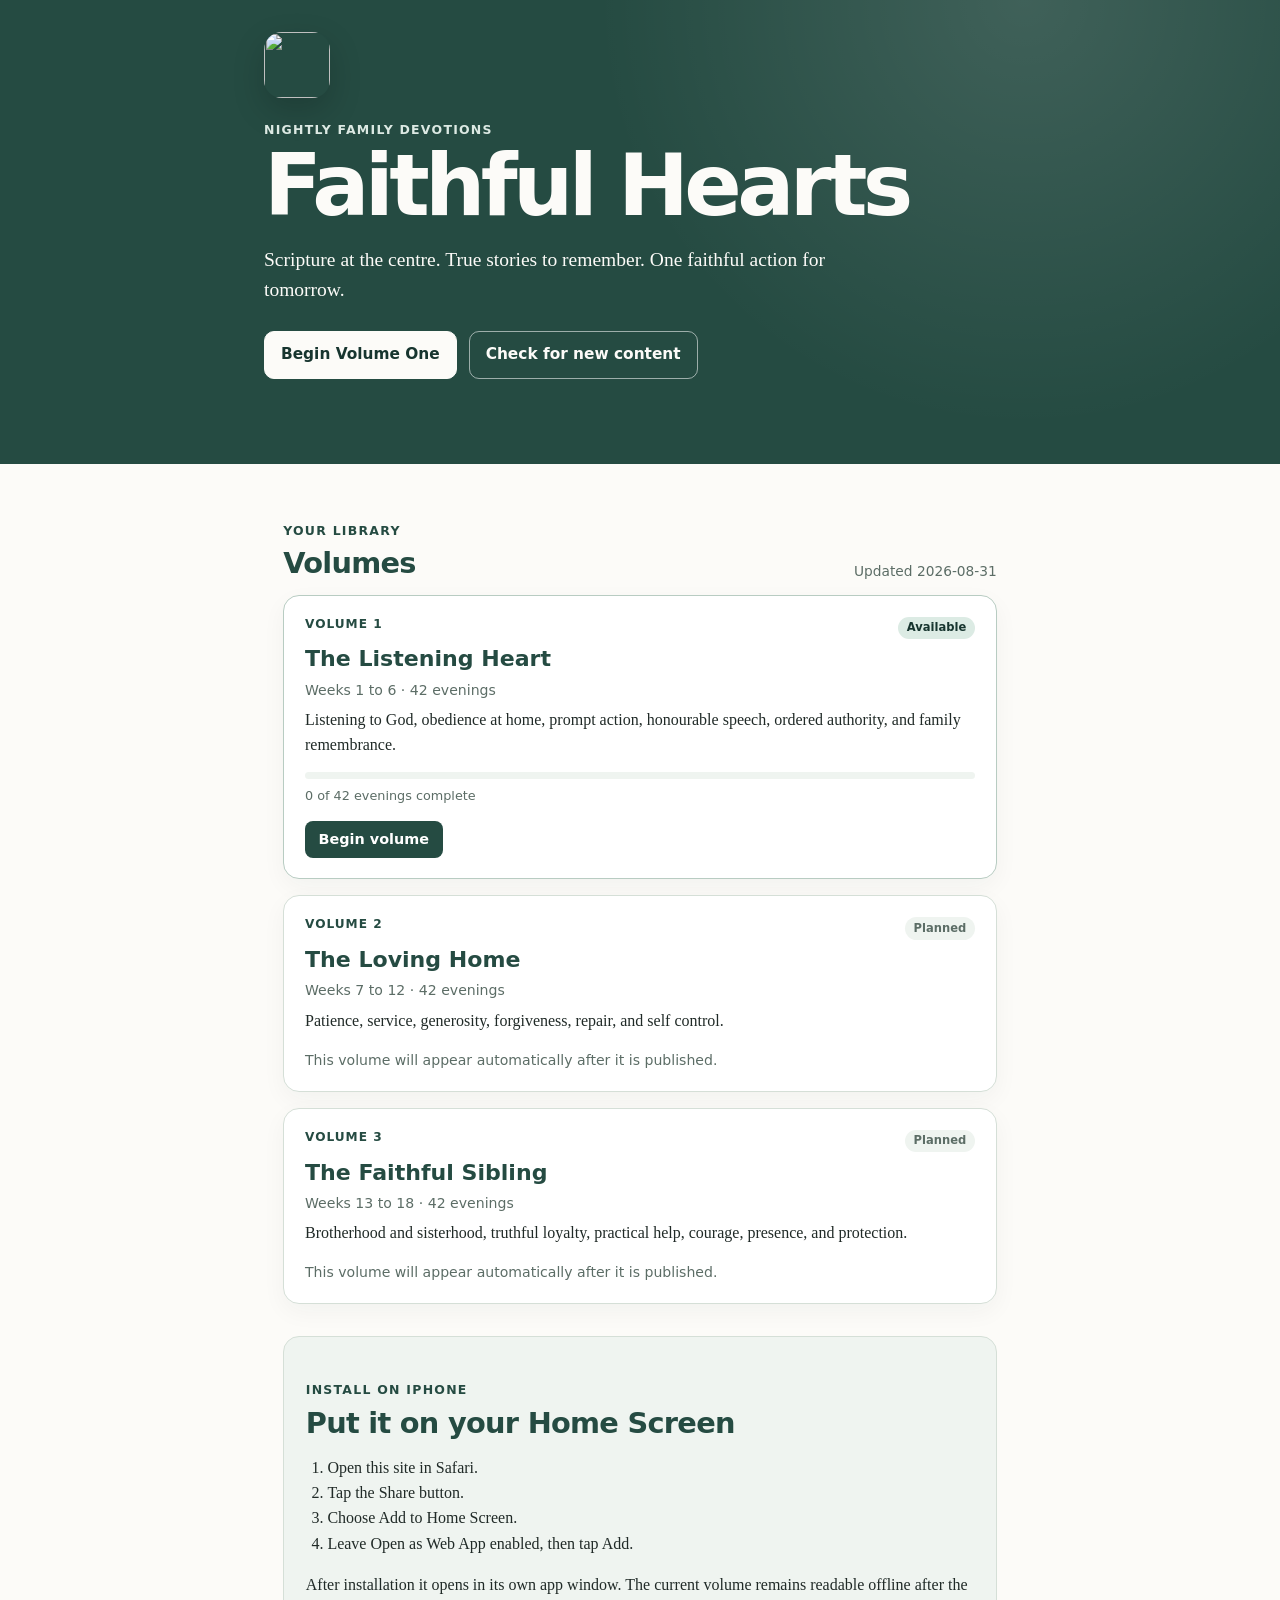
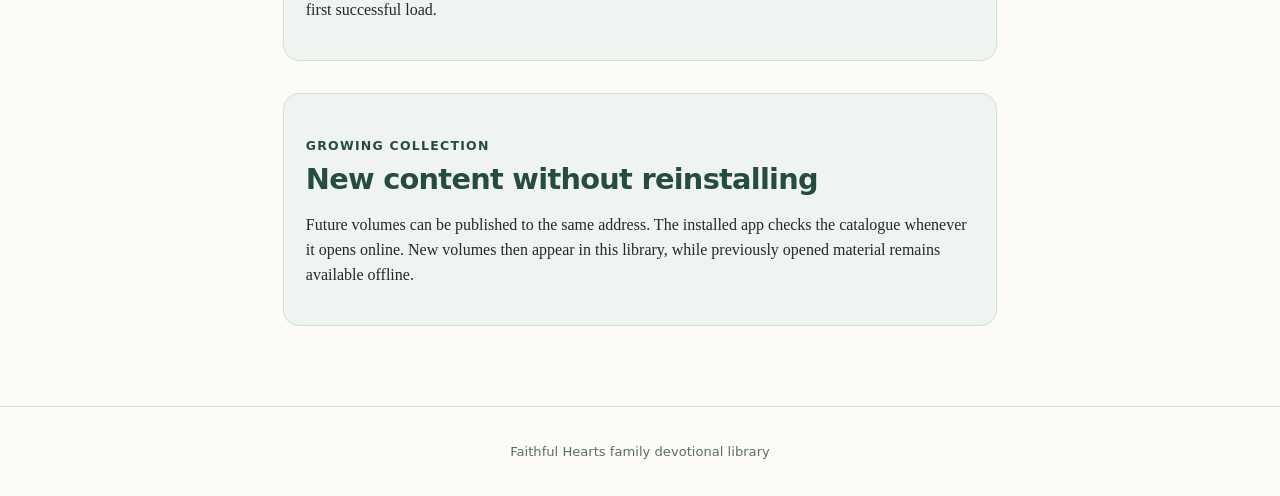
==== index.html @ 4bd2ea28 "Add files via upload" ====
<!doctype html>
<html lang="en-CA">
<head>
  <meta charset="utf-8">
  <meta name="viewport" content="width=device-width, initial-scale=1, viewport-fit=cover">
  <meta name="theme-color" content="#254b42">
  <meta name="apple-mobile-web-app-capable" content="yes">
  <meta name="apple-mobile-web-app-status-bar-style" content="default">
  <meta name="apple-mobile-web-app-title" content="Faithful Hearts">
  <title>Faithful Hearts</title>
  <link rel="manifest" href="manifest.webmanifest">
  <link rel="apple-touch-icon" href="icons/apple_touch_icon.png">
  <link rel="icon" href="icons/icon_192.png" type="image/png">
  <link rel="stylesheet" href="app.css">
</head>
<body class="library_page">
  <header class="library_hero">
    <div class="library_hero_inner">
      <img class="library_logo" src="icons/icon_192.png" alt="">
      <p class="library_eyebrow">Nightly family devotions</p>
      <h1>Faithful Hearts</h1>
      <p class="library_lead">Scripture at the centre. True stories to remember. One faithful action for tomorrow.</p>
      <div class="library_primary_actions">
        <a id="continue_button" class="primary_button" href="volume_one.html#night1">Begin Volume One</a>
        <button id="check_updates" class="secondary_button" type="button">Check for new content</button>
      </div>
      <p id="update_message" class="library_status" role="status" aria-live="polite"></p>
    </div>
  </header>

  <main class="library_main">
    <section aria-labelledby="library_heading">
      <div class="section_heading_row">
        <div>
          <p class="library_eyebrow">Your library</p>
          <h2 id="library_heading">Volumes</h2>
        </div>
        <p id="last_updated" class="library_meta"></p>
      </div>
      <div id="volume_grid" class="volume_grid"></div>
    </section>

    <section class="library_panel" id="install_panel" aria-labelledby="install_heading">
      <p class="library_eyebrow">Install on iPhone</p>
      <h2 id="install_heading">Put it on your Home Screen</h2>
      <ol>
        <li>Open this site in Safari.</li>
        <li>Tap the Share button.</li>
        <li>Choose Add to Home Screen.</li>
        <li>Leave Open as Web App enabled, then tap Add.</li>
      </ol>
      <p>After installation it opens in its own app window. The current volume remains readable offline after the first successful load.</p>
    </section>

    <section class="library_panel" aria-labelledby="updates_heading">
      <p class="library_eyebrow">Growing collection</p>
      <h2 id="updates_heading">New content without reinstalling</h2>
      <p>Future volumes can be published to the same address. The installed app checks the catalogue whenever it opens online. New volumes then appear in this library, while previously opened material remains available offline.</p>
    </section>
  </main>

  <footer class="library_footer">
    <p>Faithful Hearts family devotional library</p>
  </footer>
  <script src="app.js"></script>
</body>
</html>
---- app.css ----
:root {
  color-scheme: light;
  --ink: #202a27;
  --green: #254b42;
  --green-deep: #17352f;
  --muted: #5c6d66;
  --paper: #fcfbf8;
  --surface: #ffffff;
  --line: #d5dfd7;
  --tint: #eff4f0;
  --gold: #b78a43;
  --shadow: 0 18px 50px rgba(23, 53, 47, .10);
}
* { box-sizing: border-box; }
html { background: var(--paper); }
body { margin: 0; color: var(--ink); background: var(--paper); }
a, button { -webkit-tap-highlight-color: transparent; }
button, input { font: inherit; }

/* Library */
.library_page { font-family: Georgia, serif; min-height: 100vh; }
.library_hero {
  color: var(--paper);
  background:
    radial-gradient(circle at 80% 0%, rgba(255,255,255,.12), transparent 38%),
    var(--green);
  padding: calc(2rem + env(safe-area-inset-top)) 1.2rem 3rem;
}
.library_hero_inner { width: min(47rem, 100%); margin: 0 auto; }
.library_logo { width: 66px; height: 66px; border-radius: 18px; box-shadow: 0 12px 32px rgba(0,0,0,.18); }
.library_eyebrow { margin: 1.3rem 0 .45rem; font: 750 .78rem/1.2 system-ui, sans-serif; letter-spacing: .1em; text-transform: uppercase; }
.library_hero .library_eyebrow { color: #dce9e3; }
.library_hero h1 { margin: 0; font: 750 clamp(2.8rem, 12vw, 5.3rem)/.96 system-ui, sans-serif; letter-spacing: -.055em; }
.library_lead { max-width: 38rem; margin: 1.15rem 0 0; font-size: 1.22rem; line-height: 1.55; }
.library_primary_actions { display: flex; flex-wrap: wrap; gap: .75rem; margin-top: 1.6rem; }
.primary_button, .secondary_button {
  display: inline-flex; align-items: center; justify-content: center; min-height: 48px;
  padding: .75rem 1rem; border-radius: 10px; text-decoration: none; cursor: pointer;
  font: 700 .96rem/1 system-ui, sans-serif;
}
.primary_button { color: var(--green-deep); background: var(--paper); border: 1px solid var(--paper); }
.secondary_button { color: var(--paper); background: transparent; border: 1px solid rgba(255,255,255,.55); }
.library_status { min-height: 1.4rem; margin: .9rem 0 0; color: #dce9e3; font: .9rem/1.5 system-ui, sans-serif; }
.library_main { width: min(47rem, 100%); margin: 0 auto; padding: 2.5rem 1.2rem 5rem; }
.section_heading_row { display: flex; align-items: end; justify-content: space-between; gap: 1rem; }
.section_heading_row .library_eyebrow, .library_panel .library_eyebrow { color: var(--green); }
.library_main h2 { margin: .2rem 0 1rem; color: var(--green); font: 750 1.8rem/1.12 system-ui, sans-serif; letter-spacing: -.025em; }
.library_meta { color: var(--muted); font: .86rem/1.4 system-ui, sans-serif; }
.volume_grid { display: grid; gap: 1rem; }
.volume_card { background: var(--surface); border: 1px solid var(--line); border-radius: 16px; padding: 1.3rem; box-shadow: 0 8px 24px rgba(23,53,47,.045); }
.volume_card.available { border-color: #b8ccc2; }
.volume_card_header { display: flex; justify-content: space-between; gap: 1rem; align-items: start; }
.volume_number { color: var(--green); font: 750 .76rem/1.2 system-ui, sans-serif; letter-spacing: .08em; text-transform: uppercase; }
.volume_status { padding: .35rem .55rem; border-radius: 999px; color: var(--muted); background: var(--tint); font: 700 .72rem/1 system-ui, sans-serif; }
.volume_card.available .volume_status { color: var(--green-deep); background: #dcebe4; }
.volume_card h3 { margin: .45rem 0 .4rem; color: var(--green); font: 750 1.38rem/1.15 system-ui, sans-serif; }
.volume_card p { margin: .5rem 0; line-height: 1.55; }
.volume_card .volume_detail { color: var(--muted); font: .88rem/1.45 system-ui, sans-serif; }
.volume_actions { display: flex; flex-wrap: wrap; gap: .65rem; margin-top: 1rem; }
.volume_open { display: inline-flex; padding: .68rem .85rem; border-radius: 8px; color: white; background: var(--green); text-decoration: none; font: 700 .9rem/1 system-ui, sans-serif; }
.volume_planned { color: var(--muted); font: .88rem/1.45 system-ui, sans-serif; }
.volume_progress { margin-top: .9rem; }
.volume_progress_track { height: 7px; overflow: hidden; background: var(--tint); border-radius: 999px; }
.volume_progress_fill { height: 100%; background: var(--green); width: 0; }
.volume_progress_text { margin-top: .4rem !important; color: var(--muted); font: .8rem/1.4 system-ui, sans-serif; }
.library_panel { margin-top: 2rem; padding: 1.35rem; background: var(--tint); border: 1px solid var(--line); border-radius: 16px; }
.library_panel p, .library_panel li { line-height: 1.58; }
.library_panel ol { padding-left: 1.35rem; }
.library_footer { padding: 1.4rem 1.2rem calc(1.4rem + env(safe-area-inset-bottom)); text-align: center; color: var(--muted); border-top: 1px solid var(--line); font: .82rem/1.4 system-ui, sans-serif; }

/* Reader enhancements */
.pwa_appbar {
  position: sticky; top: 0; z-index: 100; display: grid; grid-template-columns: 1fr auto 1fr; align-items: center;
  min-height: calc(52px + env(safe-area-inset-top)); padding: env(safe-area-inset-top) max(1rem, env(safe-area-inset-right)) 0 max(1rem, env(safe-area-inset-left));
  color: white; background: rgba(37,75,66,.96); border-bottom: 1px solid rgba(255,255,255,.15); backdrop-filter: blur(18px);
  font-family: system-ui, sans-serif;
}
.pwa_library_link { justify-self: start; color: white; text-decoration: none; font-weight: 700; font-size: .9rem; }
.pwa_app_name { font-weight: 750; font-size: .92rem; }
.pwa_icon_button { justify-self: end; width: 38px; height: 38px; border: 0; border-radius: 9px; color: white; background: rgba(255,255,255,.12); cursor: pointer; font-weight: 750; }
.pwa_reader_status { max-width: 46rem; margin: 0 auto 2.4rem; padding: 1rem 1.2rem; border: 1px solid var(--line); border-radius: 12px; background: white; box-shadow: 0 7px 24px rgba(23,53,47,.05); }
.pwa_progress_text { margin: 0 0 .55rem; color: var(--muted); font: 700 .83rem/1.4 system-ui, sans-serif; }
.pwa_progress_track { height: 7px; overflow: hidden; border-radius: 99px; background: var(--tint); }
.pwa_progress_fill { width: 0; height: 100%; background: var(--green); transition: width .25s ease; }
.pwa_status_actions { display: flex; align-items: center; justify-content: space-between; gap: .8rem; margin-top: .9rem; }
.pwa_text_button { border: 0; padding: .55rem 0; color: var(--muted); background: transparent; cursor: pointer; font: 650 .85rem/1 system-ui, sans-serif; }
.pwa_complete_wrap { display: flex; justify-content: flex-end; margin: 1.2rem 0 .4rem; }
.pwa_complete_button { min-height: 44px; padding: .65rem .85rem; border: 1px solid var(--green); border-radius: 8px; color: var(--green); background: white; cursor: pointer; font: 700 .88rem/1.15 system-ui, sans-serif; }
.pwa_complete_button[aria-pressed="true"] { color: white; background: var(--green); }
.night.pwa_completed { border-left: 4px solid #9dbbae; padding-left: 1rem; }
.reader_large_text { font-size: 22px !important; }
.reader_large_text main { max-width: 48rem; }
.reader_dim { --paper: #f3efe5; --surface: #f9f6ee; --tint: #e9e4d7; --line: #d4ccbb; }
@media (max-width: 520px) {
  .pwa_app_name { display: none; }
  .pwa_appbar { grid-template-columns: 1fr 1fr; }
  .pwa_icon_button { grid-column: 2; }
  .library_primary_actions > * { width: 100%; }
  .section_heading_row { align-items: start; flex-direction: column; }
}
@media (display-mode: standalone) {
  #install_panel { display: none; }
}
@media print {
  .pwa_appbar, .pwa_reader_status, .pwa_complete_wrap { display: none !important; }
}


.pwa_search { position: relative; margin-top: 1rem; padding-top: 1rem; border-top: 1px solid var(--line); }
.pwa_search_label { display: block; margin-bottom: .45rem; color: var(--green); font: 750 .82rem/1.2 system-ui, sans-serif; }
.pwa_search_row { display: grid; grid-template-columns: 1fr auto; gap: .55rem; }
.pwa_search_input { width: 100%; min-height: 44px; padding: .7rem .8rem; border: 1px solid var(--line); border-radius: 8px; color: var(--ink); background: var(--paper); font: .95rem/1.2 system-ui, sans-serif; }
.pwa_search_input:focus { outline: 3px solid rgba(37,75,66,.16); border-color: var(--green); }
.pwa_search_clear { min-height: 44px; padding: .65rem .75rem; border: 1px solid var(--line); border-radius: 8px; color: var(--green); background: white; cursor: pointer; font: 700 .82rem/1 system-ui, sans-serif; }
.pwa_search_results { position: absolute; left: 0; right: 0; top: calc(100% + .35rem); z-index: 120; overflow: hidden; border: 1px solid var(--line); border-radius: 10px; background: white; box-shadow: var(--shadow); }
.pwa_search_result { display: block; width: 100%; padding: .8rem .9rem; border: 0; border-bottom: 1px solid var(--line); text-align: left; color: var(--ink); background: white; cursor: pointer; }
.pwa_search_result:last-child { border-bottom: 0; }
.pwa_search_result:hover, .pwa_search_result:focus { background: var(--tint); }
.pwa_search_result strong { display: block; color: var(--green); font: 750 .9rem/1.25 system-ui, sans-serif; }
.pwa_search_result span { display: block; margin-top: .2rem; color: var(--muted); font: .78rem/1.35 system-ui, sans-serif; }
.pwa_search_empty { margin: 0; padding: .85rem; color: var(--muted); font: .85rem/1.4 system-ui, sans-serif; }
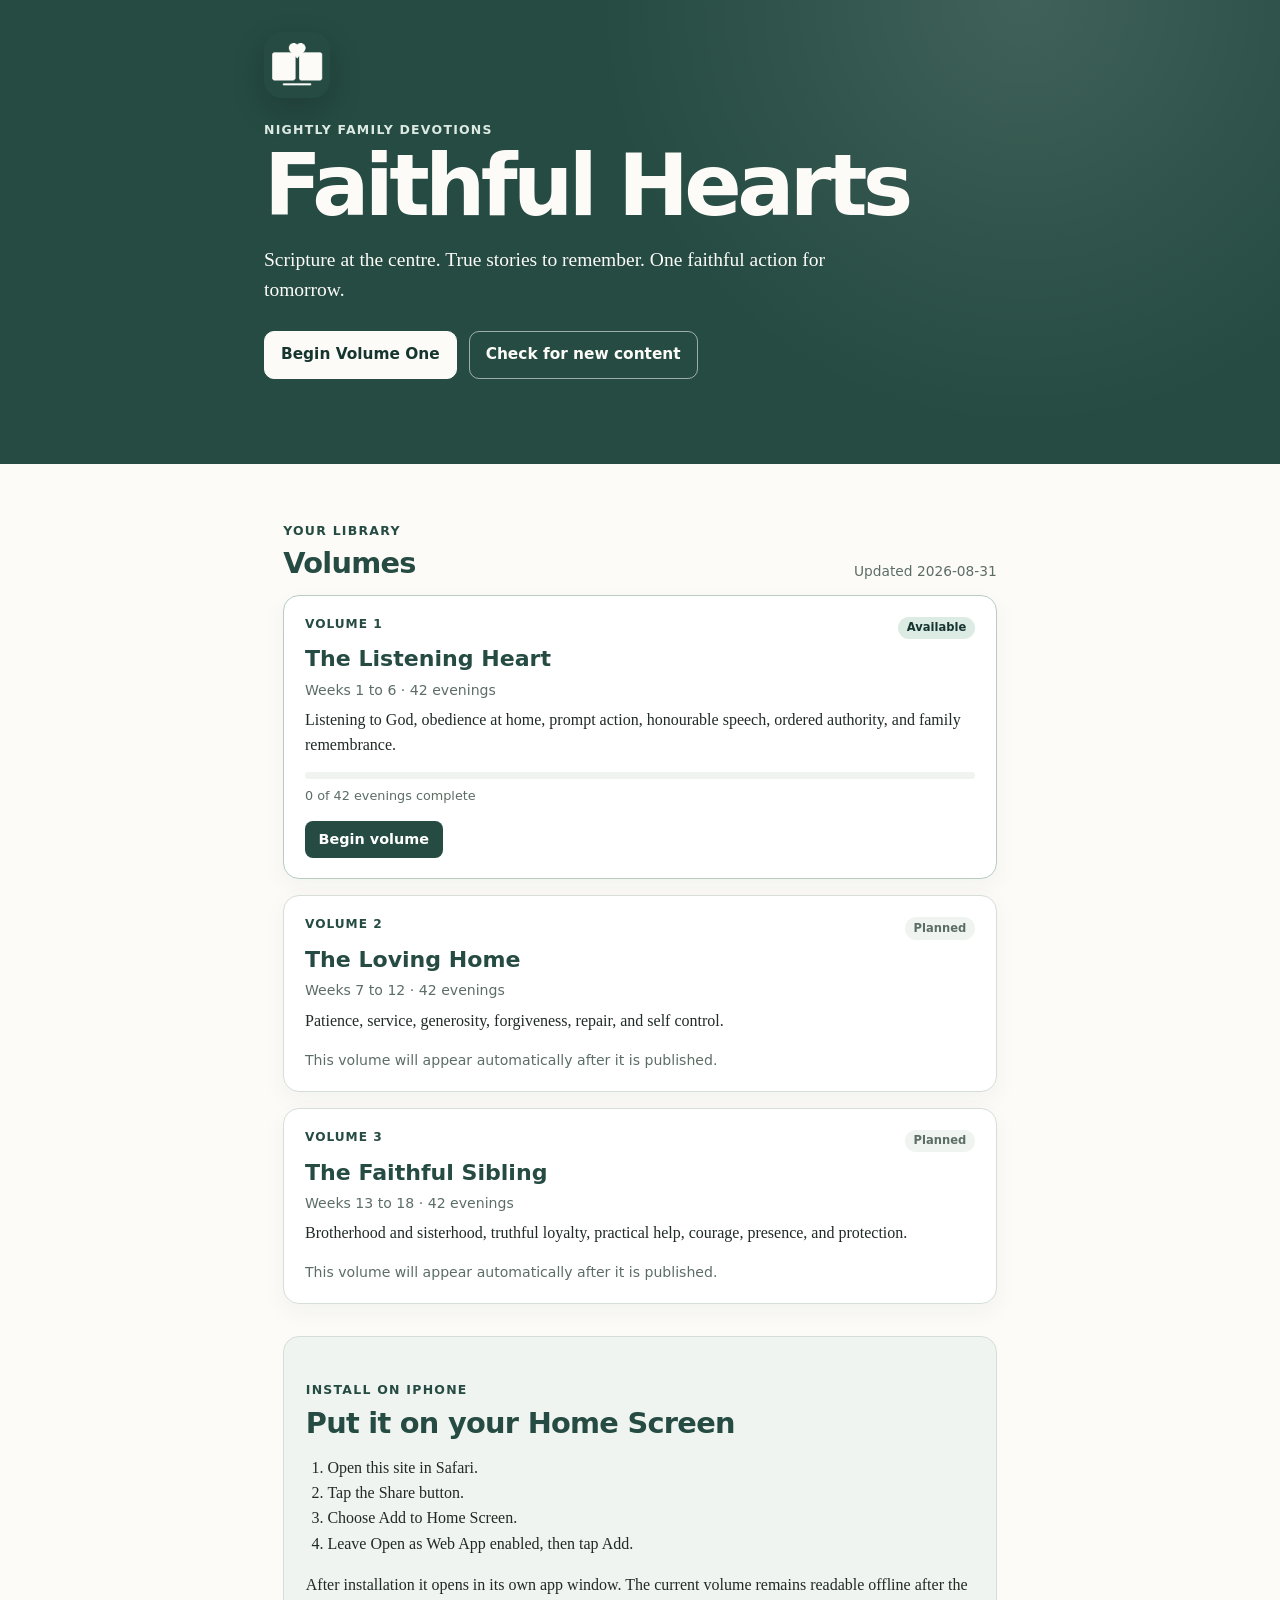
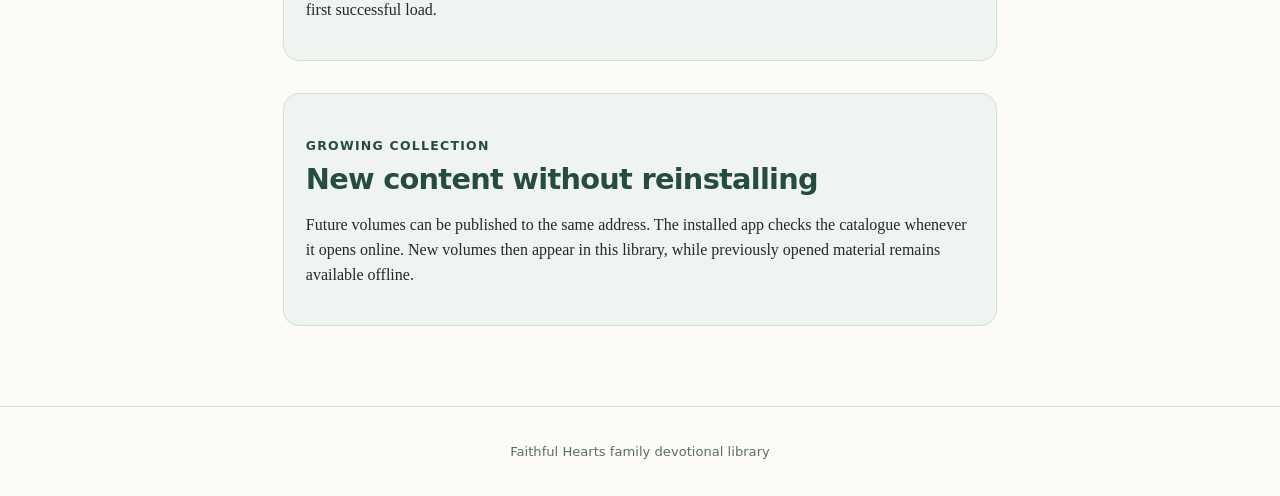
==== commit b3865675: "Fix PWA icon paths for GitHub Pages" ====
--- a/index.html
+++ b/index.html
@@ -9,14 +9,14 @@
   <meta name="apple-mobile-web-app-title" content="Faithful Hearts">
   <title>Faithful Hearts</title>
   <link rel="manifest" href="manifest.webmanifest">
-  <link rel="apple-touch-icon" href="icons/apple_touch_icon.png">
-  <link rel="icon" href="icons/icon_192.png" type="image/png">
+  <link rel="apple-touch-icon" href="apple_touch_icon.png">
+  <link rel="icon" href="icon_192.png" type="image/png">
   <link rel="stylesheet" href="app.css">
 </head>
 <body class="library_page">
   <header class="library_hero">
     <div class="library_hero_inner">
-      <img class="library_logo" src="icons/icon_192.png" alt="">
+      <img class="library_logo" src="icon_192.png" alt="">
       <p class="library_eyebrow">Nightly family devotions</p>
       <h1>Faithful Hearts</h1>
       <p class="library_lead">Scripture at the centre. True stories to remember. One faithful action for tomorrow.</p>
